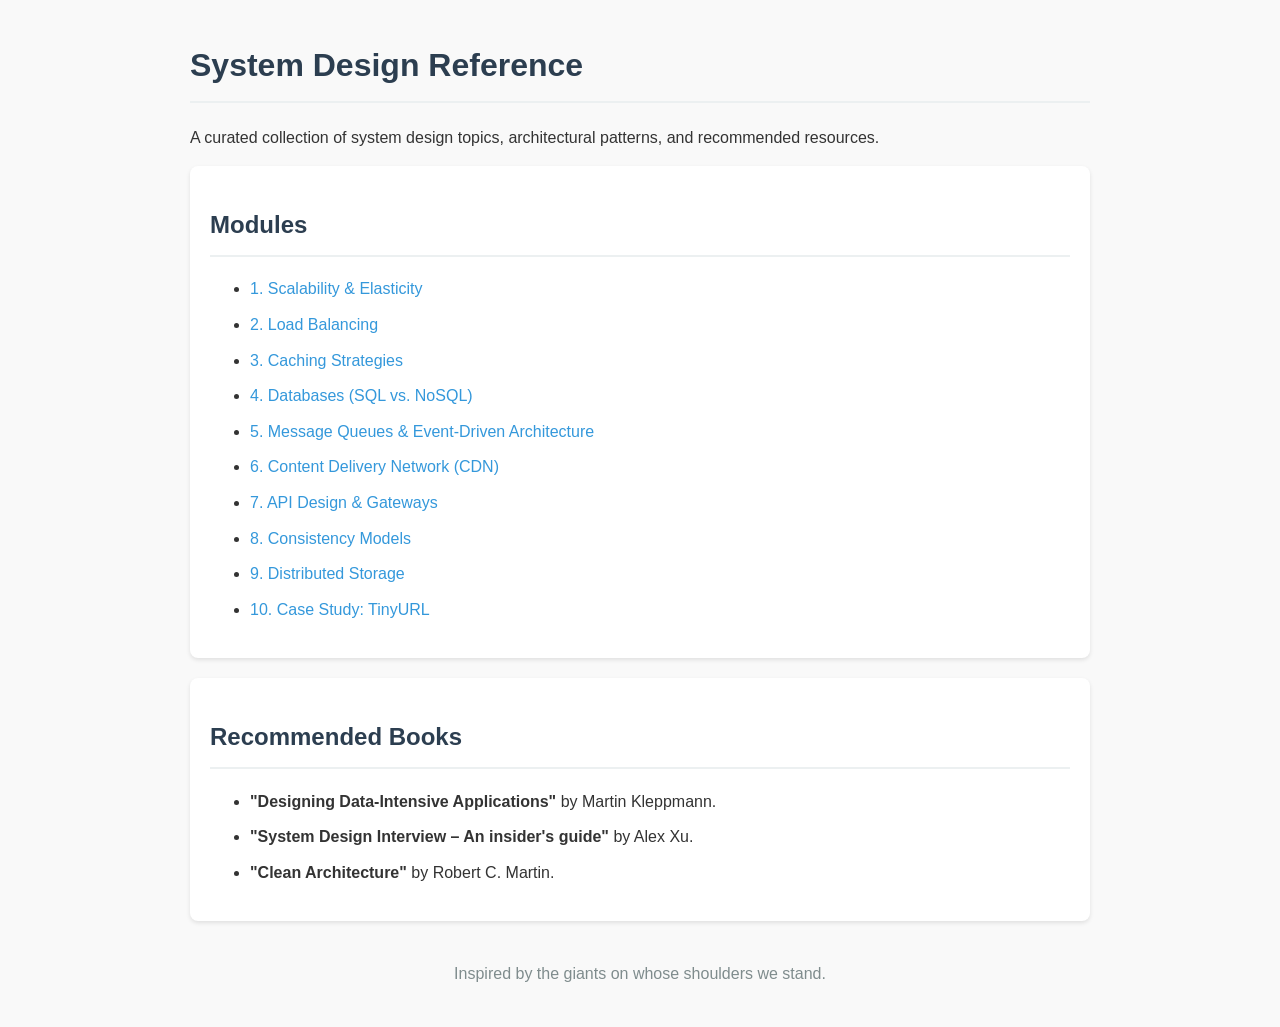
==== index.html @ abccb014 "feat: Create 10 in-depth system design modules" ====
<!DOCTYPE html>
<html lang="en">
<head>
    <meta charset="UTF-8">
    <meta name="viewport" content="width=device-width, initial-scale=1.0">
    <title>System Design Reference</title>
    <link rel="stylesheet" href="styles.css">
</head>
<body>

    <header>
        <h1>System Design Reference</h1>
        <p>A curated collection of system design topics, architectural patterns, and recommended resources.</p>
    </header>

    <div class="section" id="modules">
        <h2>Modules</h2>
        <ul class="module-list">
            <li><a href="modules/01-scalability.html">1. Scalability & Elasticity</a></li>
            <li><a href="modules/02-load-balancing.html">2. Load Balancing</a></li>
            <li><a href="modules/03-caching.html">3. Caching Strategies</a></li>
            <li><a href="modules/04-databases.html">4. Databases (SQL vs. NoSQL)</a></li>
            <li><a href="modules/05-message-queues.html">5. Message Queues & Event-Driven Architecture</a></li>
            <li><a href="modules/06-cdn.html">6. Content Delivery Network (CDN)</a></li>
            <li><a href="modules/07-api-design.html">7. API Design & Gateways</a></li>
            <li><a href="modules/08-consistency-models.html">8. Consistency Models</a></li>
            <li><a href="modules/09-distributed-storage.html">9. Distributed Storage</a></li>
            <li><a href="modules/10-case-study-tinyurl.html">10. Case Study: TinyURL</a></li>
        </ul>
    </div>

    <div class="section" id="recommended-books">
        <h2>Recommended Books</h2>
        <ul class="book-list">
            <li>
                <strong>"Designing Data-Intensive Applications"</strong> by Martin Kleppmann.
            </li>
            <li>
                <strong>"System Design Interview – An insider's guide"</strong> by Alex Xu.
            </li>
            <li>
                <strong>"Clean Architecture"</strong> by Robert C. Martin.
            </li>
        </ul>
    </div>

    <footer class="footer">
        <p>Inspired by the giants on whose shoulders we stand.</p>
    </footer>

</body>
</html>
---- styles.css ----
body {
    font-family: -apple-system, BlinkMacSystemFont, "Segoe UI", Roboto, Helvetica, Arial, sans-serif;
    line-height: 1.6;
    color: #333;
    max-width: 900px;
    margin: 40px auto;
    padding: 0 20px;
    background-color: #f9f9f9;
}

h1, h2, h3 {
    color: #2c3e50;
    border-bottom: 2px solid #ecf0f1;
    padding-bottom: 10px;
}

a {
    color: #3498db;
    text-decoration: none;
}

a:hover {
    text-decoration: underline;
}

.section {
    background: #fff;
    padding: 20px;
    margin-bottom: 20px;
    border-radius: 8px;
    box-shadow: 0 2px 4px rgba(0,0,0,0.1);
}

.book-list li, .module-list li {
    margin-bottom: 10px;
}

.footer {
    text-align: center;
    margin-top: 40px;
    color: #7f8c8d;
}

header a {
    display: inline-block;
    margin-top: 20px;
    background: #3498db;
    color: #fff;
    padding: 10px 15px;
    border-radius: 5px;
}

header a:hover {
    background: #2980b9;
    text-decoration: none;
}
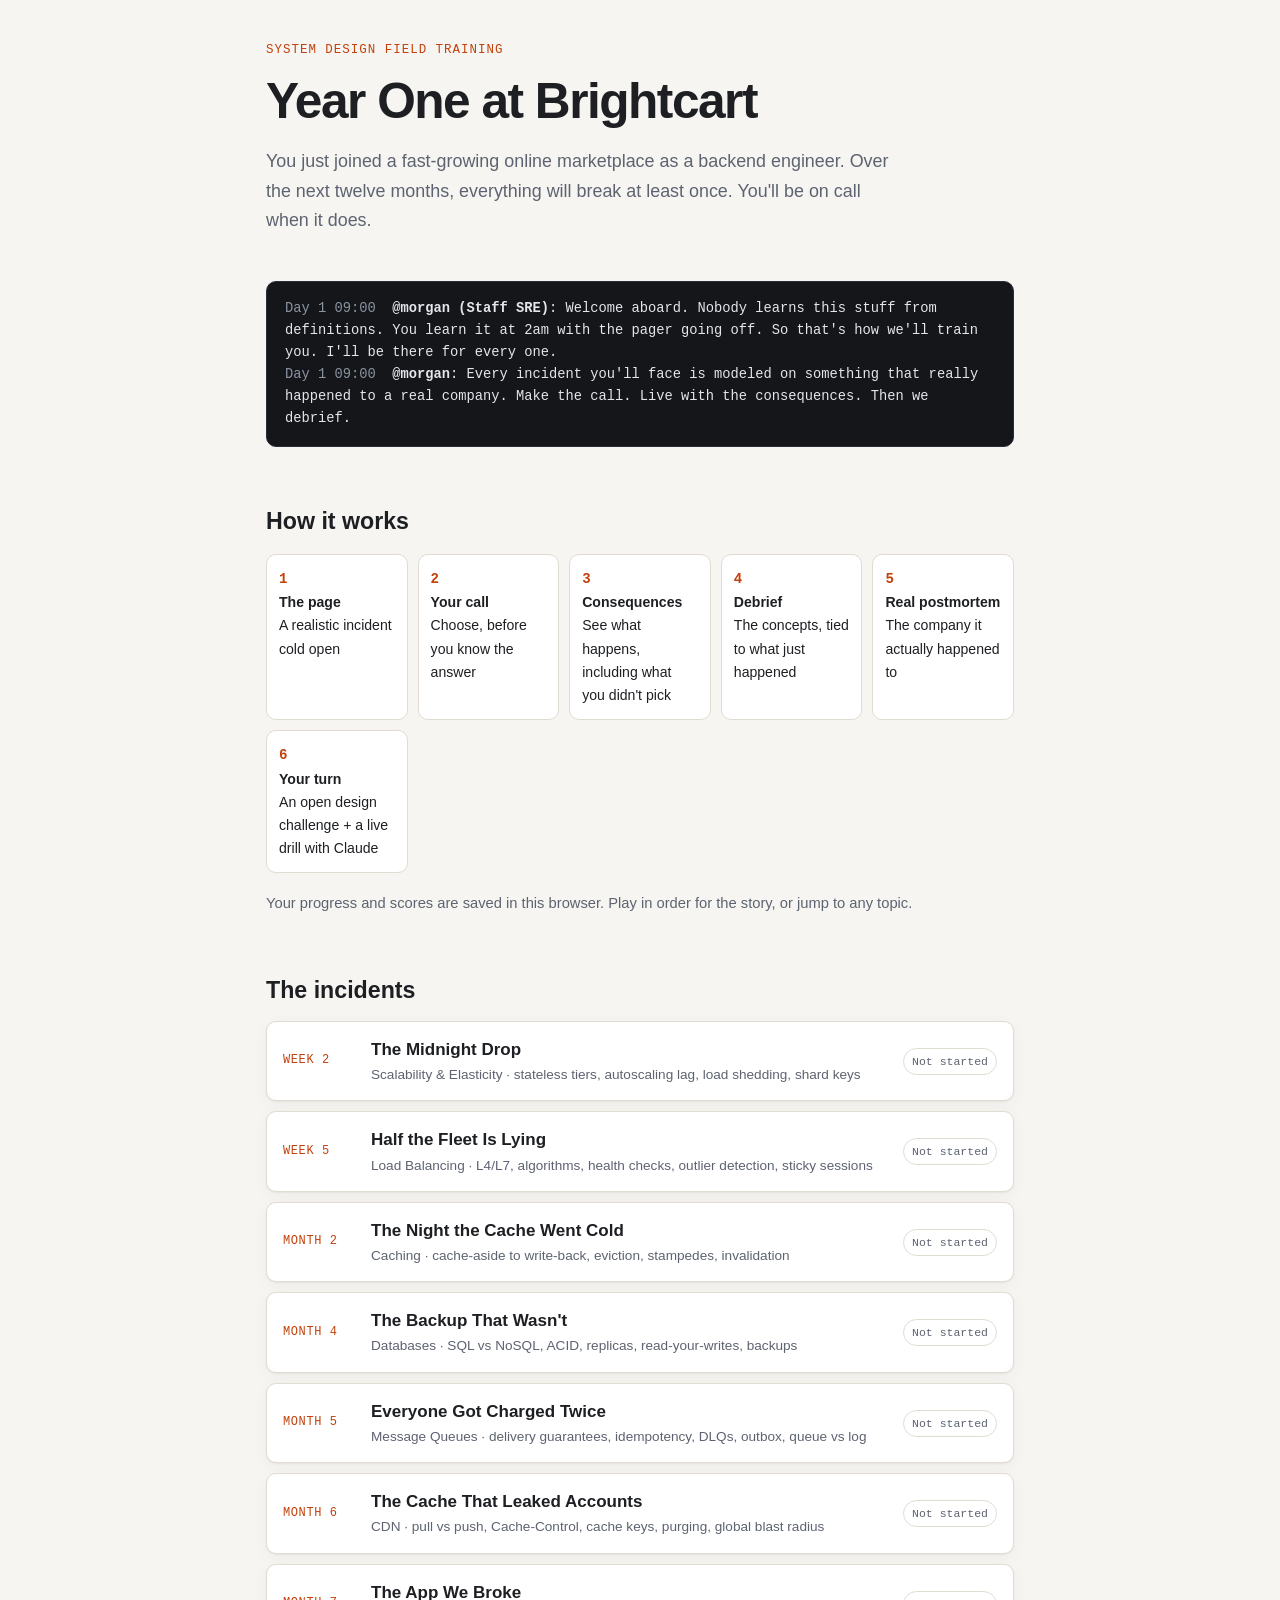
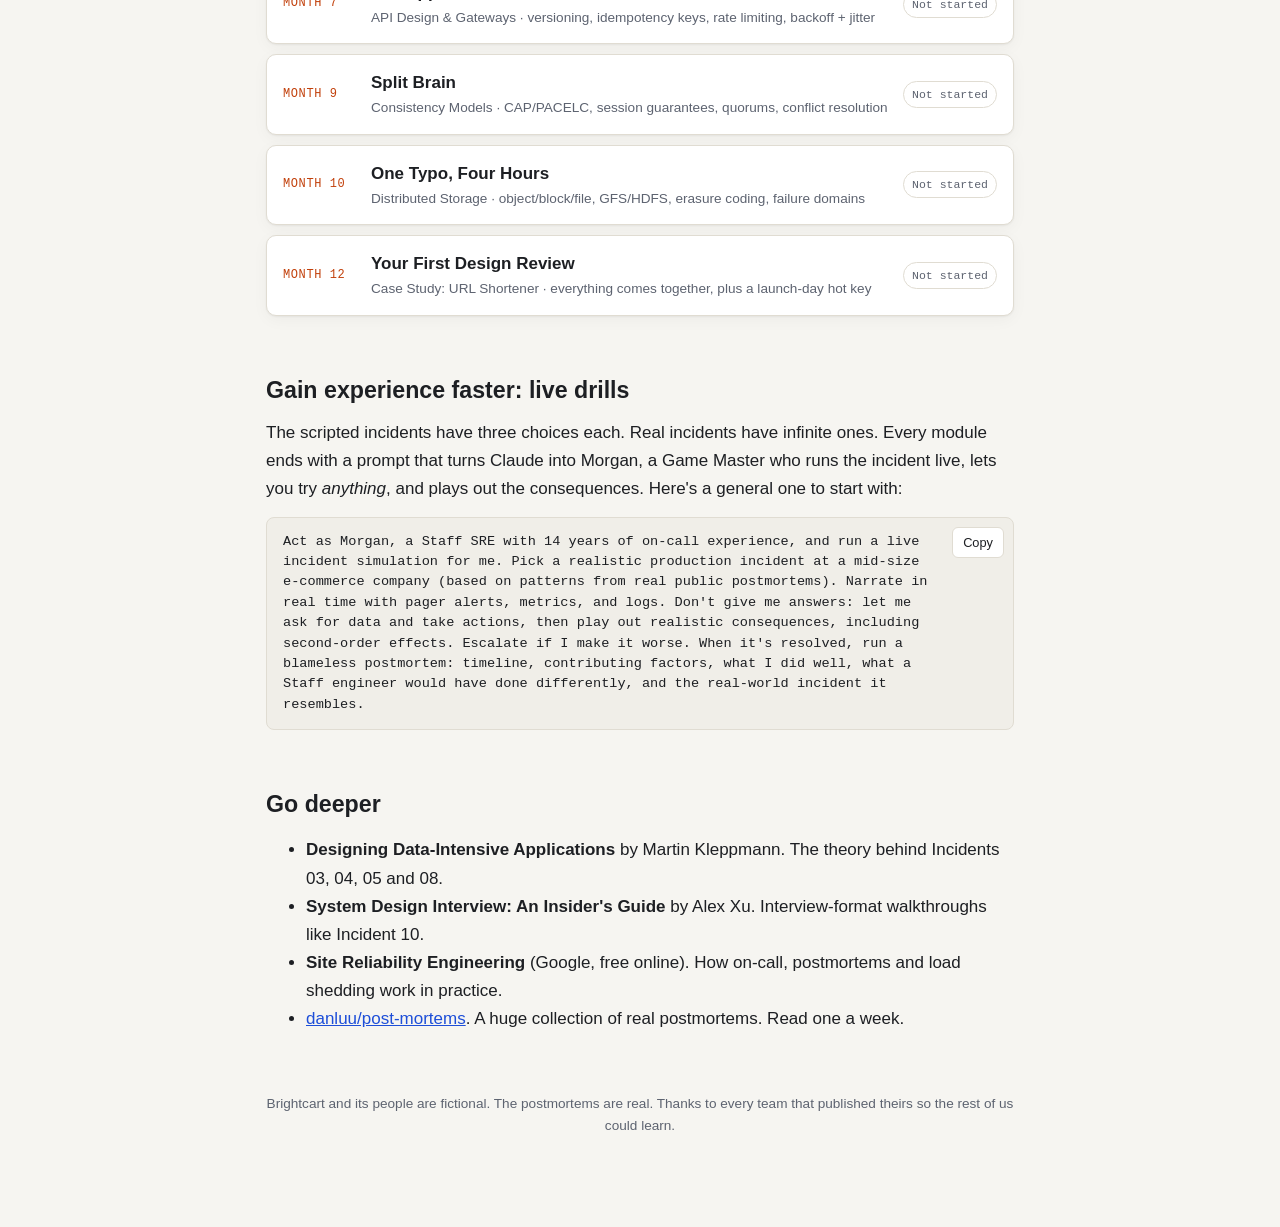
==== commit ee092f09: "feat: Rebuild modules as interactive incident campaign Replace the definition-and-bullet-list format" ====
--- a/index.html
+++ b/index.html
@@ -3,50 +3,100 @@
 <head>
     <meta charset="UTF-8">
     <meta name="viewport" content="width=device-width, initial-scale=1.0">
-    <title>System Design Reference</title>
+    <title>Year One at Brightcart — System Design Field Training</title>
+    <meta name="description" content="Learn system design by living through it: 10 interactive incidents based on real postmortems from GitHub, AWS, Facebook, GitLab, Cloudflare and more. Make the call, see the consequences, get the debrief.">
     <link rel="stylesheet" href="styles.css">
+    <script>document.documentElement.classList.add('js')</script>
+    <script defer src="assets/engine.js"></script>
 </head>
 <body>
+<div class="wrap">
 
-    <header>
-        <h1>System Design Reference</h1>
-        <p>A curated collection of system design topics, architectural patterns, and recommended resources.</p>
+    <header class="hero">
+        <p class="kicker">System Design Field Training</p>
+        <h1>Year One at Brightcart</h1>
+        <p class="lede">You just joined a fast-growing online marketplace as a backend engineer. Over the next twelve months, everything will break at least once. You'll be on call when it does.</p>
     </header>
 
-    <div class="section" id="modules">
-        <h2>Modules</h2>
-        <ul class="module-list">
-            <li><a href="modules/01-scalability.html">1. Scalability & Elasticity</a></li>
-            <li><a href="modules/02-load-balancing.html">2. Load Balancing</a></li>
-            <li><a href="modules/03-caching.html">3. Caching Strategies</a></li>
-            <li><a href="modules/04-databases.html">4. Databases (SQL vs. NoSQL)</a></li>
-            <li><a href="modules/05-message-queues.html">5. Message Queues & Event-Driven Architecture</a></li>
-            <li><a href="modules/06-cdn.html">6. Content Delivery Network (CDN)</a></li>
-            <li><a href="modules/07-api-design.html">7. API Design & Gateways</a></li>
-            <li><a href="modules/08-consistency-models.html">8. Consistency Models</a></li>
-            <li><a href="modules/09-distributed-storage.html">9. Distributed Storage</a></li>
-            <li><a href="modules/10-case-study-tinyurl.html">10. Case Study: TinyURL</a></li>
-        </ul>
+    <div class="pager">
+<div class="line"><span class="ts">Day 1 09:00</span>  <b>@morgan (Staff SRE)</b>: Welcome aboard. Nobody learns this stuff from definitions. You learn it at 2am with the pager going off. So that's how we'll train you. I'll be there for every one.</div>
+<div class="line"><span class="ts">Day 1 09:00</span>  <b>@morgan</b>: Every incident you'll face is modeled on something that really happened to a real company. Make the call. Live with the consequences. Then we debrief.</div>
     </div>
 
-    <div class="section" id="recommended-books">
-        <h2>Recommended Books</h2>
-        <ul class="book-list">
-            <li>
-                <strong>"Designing Data-Intensive Applications"</strong> by Martin Kleppmann.
-            </li>
-            <li>
-                <strong>"System Design Interview – An insider's guide"</strong> by Alex Xu.
-            </li>
-            <li>
-                <strong>"Clean Architecture"</strong> by Robert C. Martin.
-            </li>
-        </ul>
+    <h2>How it works</h2>
+    <ol class="loop">
+        <li><strong>The page</strong>A realistic incident cold open</li>
+        <li><strong>Your call</strong>Choose, before you know the answer</li>
+        <li><strong>Consequences</strong>See what happens, including what you didn't pick</li>
+        <li><strong>Debrief</strong>The concepts, tied to what just happened</li>
+        <li><strong>Real postmortem</strong>The company it actually happened to</li>
+        <li><strong>Your turn</strong>An open design challenge + a live drill with Claude</li>
+    </ol>
+    <p style="color:var(--muted);font-size:.92rem">Your progress and scores are saved in this browser. Play in order for the story, or jump to any topic.</p>
+
+    <h2>The incidents</h2>
+    <ul class="chapters">
+        <li data-chapter="01"><a href="modules/01-scalability.html">
+            <span class="when">Week 2</span>
+            <span><span class="title">The Midnight Drop</span><span class="topic">Scalability &amp; Elasticity · stateless tiers, autoscaling lag, load shedding, shard keys</span></span>
+            <span class="status">Not started</span></a></li>
+        <li data-chapter="02"><a href="modules/02-load-balancing.html">
+            <span class="when">Week 5</span>
+            <span><span class="title">Half the Fleet Is Lying</span><span class="topic">Load Balancing · L4/L7, algorithms, health checks, outlier detection, sticky sessions</span></span>
+            <span class="status">Not started</span></a></li>
+        <li data-chapter="03"><a href="modules/03-caching.html">
+            <span class="when">Month 2</span>
+            <span><span class="title">The Night the Cache Went Cold</span><span class="topic">Caching · cache-aside to write-back, eviction, stampedes, invalidation</span></span>
+            <span class="status">Not started</span></a></li>
+        <li data-chapter="04"><a href="modules/04-databases.html">
+            <span class="when">Month 4</span>
+            <span><span class="title">The Backup That Wasn't</span><span class="topic">Databases · SQL vs NoSQL, ACID, replicas, read-your-writes, backups</span></span>
+            <span class="status">Not started</span></a></li>
+        <li data-chapter="05"><a href="modules/05-message-queues.html">
+            <span class="when">Month 5</span>
+            <span><span class="title">Everyone Got Charged Twice</span><span class="topic">Message Queues · delivery guarantees, idempotency, DLQs, outbox, queue vs log</span></span>
+            <span class="status">Not started</span></a></li>
+        <li data-chapter="06"><a href="modules/06-cdn.html">
+            <span class="when">Month 6</span>
+            <span><span class="title">The Cache That Leaked Accounts</span><span class="topic">CDN · pull vs push, Cache-Control, cache keys, purging, global blast radius</span></span>
+            <span class="status">Not started</span></a></li>
+        <li data-chapter="07"><a href="modules/07-api-design.html">
+            <span class="when">Month 7</span>
+            <span><span class="title">The App We Broke</span><span class="topic">API Design &amp; Gateways · versioning, idempotency keys, rate limiting, backoff + jitter</span></span>
+            <span class="status">Not started</span></a></li>
+        <li data-chapter="08"><a href="modules/08-consistency-models.html">
+            <span class="when">Month 9</span>
+            <span><span class="title">Split Brain</span><span class="topic">Consistency Models · CAP/PACELC, session guarantees, quorums, conflict resolution</span></span>
+            <span class="status">Not started</span></a></li>
+        <li data-chapter="09"><a href="modules/09-distributed-storage.html">
+            <span class="when">Month 10</span>
+            <span><span class="title">One Typo, Four Hours</span><span class="topic">Distributed Storage · object/block/file, GFS/HDFS, erasure coding, failure domains</span></span>
+            <span class="status">Not started</span></a></li>
+        <li data-chapter="10"><a href="modules/10-case-study-tinyurl.html">
+            <span class="when">Month 12</span>
+            <span><span class="title">Your First Design Review</span><span class="topic">Case Study: URL Shortener · everything comes together, plus a launch-day hot key</span></span>
+            <span class="status">Not started</span></a></li>
+    </ul>
+
+    <h2>Gain experience faster: live drills</h2>
+    <p>The scripted incidents have three choices each. Real incidents have infinite ones. Every module ends with a prompt that turns Claude into Morgan, a Game Master who runs the incident live, lets you try <em>anything</em>, and plays out the consequences. Here's a general one to start with:</p>
+    <div class="drill">
+        <pre id="drill-general">Act as Morgan, a Staff SRE with 14 years of on-call experience, and run a live incident simulation for me. Pick a realistic production incident at a mid-size e-commerce company (based on patterns from real public postmortems). Narrate in real time with pager alerts, metrics, and logs. Don't give me answers: let me ask for data and take actions, then play out realistic consequences, including second-order effects. Escalate if I make it worse. When it's resolved, run a blameless postmortem: timeline, contributing factors, what I did well, what a Staff engineer would have done differently, and the real-world incident it resembles.</pre>
+        <button class="copy" type="button" data-copy="drill-general">Copy</button>
     </div>
 
+    <h2>Go deeper</h2>
+    <ul>
+        <li><strong>Designing Data-Intensive Applications</strong> by Martin Kleppmann. The theory behind Incidents 03, 04, 05 and 08.</li>
+        <li><strong>System Design Interview: An Insider's Guide</strong> by Alex Xu. Interview-format walkthroughs like Incident 10.</li>
+        <li><strong>Site Reliability Engineering</strong> (Google, free online). How on-call, postmortems and load shedding work in practice.</li>
+        <li><a href="https://github.com/danluu/post-mortems">danluu/post-mortems</a>. A huge collection of real postmortems. Read one a week.</li>
+    </ul>
+
     <footer class="footer">
-        <p>Inspired by the giants on whose shoulders we stand.</p>
+        <p>Brightcart and its people are fictional. The postmortems are real. Thanks to every team that published theirs so the rest of us could learn.</p>
     </footer>
 
+</div>
 </body>
-</html>+</html>
--- a/styles.css
+++ b/styles.css
@@ -1,56 +1,463 @@
+/* System Design Field Training — shared styles */
+
+:root {
+    --bg: #f6f5f1;
+    --surface: #ffffff;
+    --surface-2: #f0eee8;
+    --text: #1d1f23;
+    --muted: #5d6370;
+    --border: #e0dcd2;
+    --link: #1d4ed8;
+    --accent: #c2410c;
+    --accent-bg: #fff1e8;
+    --good: #15803d;
+    --good-bg: #ecfdf3;
+    --ok: #a16207;
+    --ok-bg: #fef9e7;
+    --bad: #b91c1c;
+    --bad-bg: #fef2f2;
+    --pager-bg: #14161a;
+    --pager-text: #e3e6eb;
+    --pager-dim: #8b93a1;
+    --shadow: 0 1px 2px rgba(20, 20, 20, .05), 0 4px 16px rgba(20, 20, 20, .04);
+    --mono: ui-monospace, SFMono-Regular, Menlo, Consolas, "Liberation Mono", monospace;
+    --sans: -apple-system, BlinkMacSystemFont, "Segoe UI", Roboto, Helvetica, Arial, sans-serif;
+    color-scheme: light;
+}
+
+@media (prefers-color-scheme: dark) {
+    :root {
+        --bg: #0f1115;
+        --surface: #171a20;
+        --surface-2: #1f232b;
+        --text: #e7e9ee;
+        --muted: #9aa3b2;
+        --border: #2b303a;
+        --link: #8ab4ff;
+        --accent: #fb923c;
+        --accent-bg: rgba(251, 146, 60, .1);
+        --good: #4ade80;
+        --good-bg: rgba(74, 222, 128, .08);
+        --ok: #facc15;
+        --ok-bg: rgba(250, 204, 21, .08);
+        --bad: #f87171;
+        --bad-bg: rgba(248, 113, 113, .08);
+        --pager-bg: #0a0b0d;
+        --shadow: none;
+        color-scheme: dark;
+    }
+}
+
+* { box-sizing: border-box; }
+
 body {
-    font-family: -apple-system, BlinkMacSystemFont, "Segoe UI", Roboto, Helvetica, Arial, sans-serif;
+    margin: 0;
+    background: var(--bg);
+    color: var(--text);
+    font-family: var(--sans);
+    font-size: 17px;
+    line-height: 1.65;
+    -webkit-font-smoothing: antialiased;
+}
+
+.wrap {
+    max-width: 780px;
+    margin: 0 auto;
+    padding: 0 16px 80px;
+}
+
+a { color: var(--link); }
+a:hover { text-decoration-thickness: 2px; }
+
+h1, h2, h3 { line-height: 1.25; text-wrap: balance; }
+h2 { font-size: 1.45rem; margin: 2.6em 0 .6em; }
+h3 { font-size: 1.12rem; margin: 1.8em 0 .4em; }
+p { margin: .7em 0; }
+code { font-family: var(--mono); font-size: .88em; background: var(--surface-2); padding: .1em .35em; border-radius: 4px; }
+pre { font-family: var(--mono); font-size: .85rem; line-height: 1.5; background: var(--surface-2); padding: 14px 16px; border-radius: 8px; overflow-x: auto; }
+hr { border: 0; border-top: 1px solid var(--border); margin: 3em 0; }
+
+/* ---- Top bar ---- */
+.topbar {
+    display: flex;
+    justify-content: space-between;
+    align-items: center;
+    gap: 12px;
+    padding: 18px 0;
+    font-size: .9rem;
+    color: var(--muted);
+}
+.topbar a { color: var(--muted); text-decoration: none; }
+.topbar a:hover { color: var(--text); }
+
+/* ---- Headers ---- */
+.mod-header { padding: 24px 0 8px; }
+.kicker {
+    font-family: var(--mono);
+    font-size: .78rem;
+    letter-spacing: .08em;
+    text-transform: uppercase;
+    color: var(--accent);
+    margin: 0;
+}
+.mod-header h1 { font-size: clamp(1.9rem, 5vw, 2.6rem); margin: .25em 0 .3em; letter-spacing: -.02em; }
+.meta { display: flex; flex-wrap: wrap; gap: 6px 16px; color: var(--muted); font-size: .9rem; margin: 0; padding: 0; list-style: none; }
+.meta li::before { content: "\25B8\00a0"; color: var(--accent); }
+
+/* ---- Pager / terminal ---- */
+.pager {
+    background: var(--pager-bg);
+    color: var(--pager-text);
+    font-family: var(--mono);
+    font-size: .86rem;
     line-height: 1.6;
-    color: #333;
-    max-width: 900px;
-    margin: 40px auto;
-    padding: 0 20px;
-    background-color: #f9f9f9;
-}
-
-h1, h2, h3 {
-    color: #2c3e50;
-    border-bottom: 2px solid #ecf0f1;
-    padding-bottom: 10px;
-}
-
-a {
-    color: #3498db;
+    border-radius: 10px;
+    padding: 16px 18px;
+    margin: 24px 0;
+    overflow-x: auto;
+    border: 1px solid #2a2e36;
+}
+.pager .line { white-space: pre-wrap; }
+.pager .ts { color: var(--pager-dim); }
+.pager .sev {
+    display: inline-block;
+    background: #dc2626;
+    color: #fff;
+    font-weight: 700;
+    padding: 0 6px;
+    border-radius: 3px;
+    margin-right: 6px;
+    animation: blink 1.4s steps(1) 3;
+}
+.pager .warn { color: #fbbf24; }
+.pager .err { color: #f87171; }
+.pager .okc { color: #4ade80; }
+@keyframes blink { 50% { opacity: .35; } }
+@media (prefers-reduced-motion: reduce) { .pager .sev { animation: none; } }
+
+/* ---- Mentor ---- */
+.mentor {
+    display: grid;
+    grid-template-columns: 40px 1fr;
+    gap: 14px;
+    background: var(--surface);
+    border: 1px solid var(--border);
+    border-radius: 10px;
+    padding: 14px 16px;
+    margin: 22px 0;
+    box-shadow: var(--shadow);
+}
+.mentor .avatar {
+    width: 40px; height: 40px;
+    border-radius: 50%;
+    background: var(--accent);
+    color: #fff;
+    display: grid; place-items: center;
+    font-weight: 700;
+    font-family: var(--mono);
+}
+.mentor .who { font-size: .8rem; color: var(--muted); margin: 0 0 2px; font-family: var(--mono); }
+.mentor p:last-child { margin-bottom: 0; }
+.mentor p { margin-top: 0; }
+
+/* ---- Decisions ---- */
+.decision {
+    background: var(--surface);
+    border: 1px solid var(--border);
+    border-left: 4px solid var(--accent);
+    border-radius: 10px;
+    padding: 18px 18px 14px;
+    margin: 28px 0;
+    box-shadow: var(--shadow);
+}
+.decision h3 { margin: 0 0 .3em; }
+.decision .label {
+    font-family: var(--mono);
+    font-size: .75rem;
+    letter-spacing: .08em;
+    text-transform: uppercase;
+    color: var(--accent);
+}
+.choice { margin: 10px 0; }
+.choice > button:first-child {
+    display: flex;
+    gap: 12px;
+    align-items: flex-start;
+    width: 100%;
+    text-align: left;
+    font: inherit;
+    font-size: .97rem;
+    color: var(--text);
+    background: var(--surface-2);
+    border: 1px solid var(--border);
+    border-radius: 8px;
+    padding: 12px 14px;
+    cursor: pointer;
+    transition: border-color .15s, transform .05s;
+}
+.choice > button:first-child:hover:not(:disabled) { border-color: var(--accent); }
+.choice > button:first-child:active:not(:disabled) { transform: translateY(1px); }
+.choice > button:first-child:focus-visible { outline: 2px solid var(--link); outline-offset: 2px; }
+.choice > button:first-child:disabled { cursor: default; }
+.opt {
+    flex: none;
+    font-family: var(--mono);
+    font-weight: 700;
+    width: 24px; height: 24px;
+    border-radius: 5px;
+    display: grid; place-items: center;
+    background: var(--surface);
+    border: 1px solid var(--border);
+    font-size: .8rem;
+}
+.choice.other > button:first-child { opacity: .6; }
+.choice.chosen.v-good > button:first-child { border-color: var(--good); }
+.choice.chosen.v-ok > button:first-child { border-color: var(--ok); }
+.choice.chosen.v-bad > button:first-child { border-color: var(--bad); }
+.choice.chosen .opt { color: #fff; border: 0; }
+.choice.chosen.v-good .opt { background: var(--good); }
+.choice.chosen.v-ok .opt { background: var(--ok); }
+.choice.chosen.v-bad .opt { background: var(--bad); }
+
+.whatif {
+    font: inherit;
+    font-size: .82rem;
+    color: var(--link);
+    background: none;
+    border: 0;
+    padding: 4px 2px;
+    cursor: pointer;
+    text-decoration: underline;
+    text-underline-offset: 2px;
+}
+
+.outcome {
+    margin: 8px 0 4px;
+    padding: 12px 16px;
+    border-radius: 8px;
+    font-size: .95rem;
+}
+.outcome::before {
+    display: block;
+    font-family: var(--mono);
+    font-size: .78rem;
+    font-weight: 700;
+    letter-spacing: .04em;
+    text-transform: uppercase;
+    margin-bottom: 4px;
+}
+.v-good .outcome { background: var(--good-bg); border-left: 3px solid var(--good); }
+.v-ok .outcome { background: var(--ok-bg); border-left: 3px solid var(--ok); }
+.v-bad .outcome { background: var(--bad-bg); border-left: 3px solid var(--bad); }
+.v-good .outcome::before { content: "\2713  Good call"; color: var(--good); }
+.v-ok .outcome::before { content: "\25D0  Survivable \2014  at a cost"; color: var(--ok); }
+.v-bad .outcome::before { content: "\2717  This made it worse"; color: var(--bad); }
+.outcome p:first-child { margin-top: 0; }
+.outcome p:last-child { margin-bottom: 0; }
+
+.js .decision:not(.answered)::after {
+    content: "\1F512  Make your call to see what happens next.";
+    display: block;
+    margin-top: 10px;
+    font-size: .85rem;
+    color: var(--muted);
+}
+.js .gated:not(.unlocked) { display: none; }
+.gated.unlocked { animation: rise .35s ease-out; }
+@keyframes rise { from { opacity: 0; transform: translateY(6px); } }
+@media (prefers-reduced-motion: reduce) { .gated.unlocked { animation: none; } }
+
+/* ---- Debrief ---- */
+.section-tag {
+    font-family: var(--mono);
+    font-size: .75rem;
+    letter-spacing: .08em;
+    text-transform: uppercase;
+    color: var(--muted);
+    margin: 3em 0 0;
+    padding-top: 1.4em;
+    border-top: 1px solid var(--border);
+}
+.section-tag + h2 { margin-top: .25em; }
+
+.card {
+    background: var(--surface);
+    border: 1px solid var(--border);
+    border-radius: 10px;
+    padding: 16px 18px;
+    margin: 16px 0;
+    box-shadow: var(--shadow);
+}
+.card h3 { margin-top: 0; }
+.card > :last-child { margin-bottom: 0; }
+
+.table-wrap { overflow-x: auto; margin: 16px 0; border: 1px solid var(--border); border-radius: 10px; background: var(--surface); }
+table { border-collapse: collapse; width: 100%; font-size: .9rem; }
+th, td { text-align: left; padding: 10px 12px; border-bottom: 1px solid var(--border); vertical-align: top; }
+th { background: var(--surface-2); font-weight: 600; white-space: nowrap; }
+tr:last-child td { border-bottom: 0; }
+
+/* ---- Postmortems ---- */
+.postmortem {
+    background: var(--surface);
+    border: 1px solid var(--border);
+    border-radius: 10px;
+    margin: 18px 0;
+    overflow: hidden;
+    box-shadow: var(--shadow);
+}
+.postmortem .pm-head {
+    display: flex;
+    flex-wrap: wrap;
+    justify-content: space-between;
+    gap: 4px 12px;
+    background: var(--pager-bg);
+    color: var(--pager-text);
+    font-family: var(--mono);
+    font-size: .8rem;
+    padding: 10px 16px;
+}
+.postmortem .pm-head .dur { color: #fbbf24; }
+.postmortem .pm-body { padding: 4px 18px 16px; }
+.postmortem h3 { margin-top: .8em; }
+.lesson {
+    background: var(--accent-bg);
+    border-radius: 8px;
+    padding: 10px 14px;
+    margin: 12px 0 8px;
+    font-size: .95rem;
+}
+.lesson strong { color: var(--accent); }
+.source { font-size: .82rem; color: var(--muted); margin-bottom: 0; }
+
+/* ---- Rules of thumb ---- */
+ol.rules { counter-reset: r; list-style: none; padding: 0; }
+ol.rules li {
+    counter-increment: r;
+    position: relative;
+    padding: 10px 0 10px 44px;
+    border-bottom: 1px dashed var(--border);
+}
+ol.rules li::before {
+    content: counter(r, decimal-leading-zero);
+    position: absolute;
+    left: 0; top: 10px;
+    font-family: var(--mono);
+    font-weight: 700;
+    color: var(--accent);
+}
+
+/* ---- Challenge & drill ---- */
+details {
+    background: var(--surface);
+    border: 1px solid var(--border);
+    border-radius: 10px;
+    padding: 12px 16px;
+    margin: 12px 0;
+}
+details summary { cursor: pointer; font-weight: 600; }
+details[open] summary { margin-bottom: 8px; }
+
+.drill { position: relative; }
+.drill pre { white-space: pre-wrap; padding-right: 80px; border: 1px solid var(--border); }
+.copy {
+    position: absolute;
+    top: 10px; right: 10px;
+    font: inherit;
+    font-size: .8rem;
+    background: var(--surface);
+    color: var(--text);
+    border: 1px solid var(--border);
+    border-radius: 6px;
+    padding: 4px 10px;
+    cursor: pointer;
+}
+.copy:hover { border-color: var(--accent); }
+
+/* ---- Scoreboard & nav ---- */
+.scoreboard {
+    background: var(--pager-bg);
+    color: var(--pager-text);
+    border-radius: 10px;
+    padding: 18px;
+    margin: 32px 0;
+}
+.scoreboard h3 { margin: 0 0 6px; font-family: var(--mono); font-size: .85rem; letter-spacing: .08em; text-transform: uppercase; color: #fbbf24; }
+.scoreboard [data-score] strong { font-family: var(--mono); font-size: 1.3rem; margin-right: 6px; }
+.scoreboard button {
+    margin-top: 10px;
+    font: inherit;
+    font-size: .85rem;
+    background: transparent;
+    color: var(--pager-text);
+    border: 1px solid #3a404c;
+    border-radius: 6px;
+    padding: 5px 12px;
+    cursor: pointer;
+}
+
+.modnav { display: grid; grid-template-columns: 1fr 1fr; gap: 12px; margin-top: 32px; }
+.modnav a {
+    display: block;
+    background: var(--surface);
+    border: 1px solid var(--border);
+    border-radius: 10px;
+    padding: 12px 14px;
     text-decoration: none;
-}
-
-a:hover {
-    text-decoration: underline;
-}
-
-.section {
-    background: #fff;
-    padding: 20px;
-    margin-bottom: 20px;
-    border-radius: 8px;
-    box-shadow: 0 2px 4px rgba(0,0,0,0.1);
-}
-
-.book-list li, .module-list li {
-    margin-bottom: 10px;
-}
-
-.footer {
-    text-align: center;
-    margin-top: 40px;
-    color: #7f8c8d;
-}
-
-header a {
-    display: inline-block;
-    margin-top: 20px;
-    background: #3498db;
-    color: #fff;
-    padding: 10px 15px;
-    border-radius: 5px;
-}
-
-header a:hover {
-    background: #2980b9;
+    color: var(--text);
+    font-size: .92rem;
+}
+.modnav a:hover { border-color: var(--accent); }
+.modnav small { display: block; color: var(--muted); font-family: var(--mono); font-size: .72rem; text-transform: uppercase; letter-spacing: .06em; }
+.modnav .next { text-align: right; grid-column: 2; }
+
+/* ---- Index ---- */
+.hero { padding: 40px 0 8px; }
+.hero h1 { font-size: clamp(2.1rem, 6vw, 3.1rem); letter-spacing: -.03em; margin: .2em 0 .3em; }
+.hero .lede { font-size: 1.12rem; color: var(--muted); max-width: 640px; }
+
+.loop { display: grid; grid-template-columns: repeat(auto-fit, minmax(140px, 1fr)); gap: 10px; margin: 18px 0; padding: 0; list-style: none; counter-reset: s; }
+.loop li { counter-increment: s; background: var(--surface); border: 1px solid var(--border); border-radius: 10px; padding: 12px; font-size: .88rem; }
+.loop li strong { display: block; }
+.loop li::before { content: counter(s); font-family: var(--mono); color: var(--accent); font-weight: 700; }
+
+.chapters { list-style: none; padding: 0; margin: 16px 0; position: relative; }
+.chapters li { margin: 0 0 10px; }
+.chapters a {
+    display: grid;
+    grid-template-columns: 74px 1fr auto;
+    gap: 4px 14px;
+    align-items: center;
+    background: var(--surface);
+    border: 1px solid var(--border);
+    border-radius: 10px;
+    padding: 14px 16px;
     text-decoration: none;
-}
+    color: var(--text);
+    box-shadow: var(--shadow);
+}
+.chapters a:hover { border-color: var(--accent); }
+.chapters .when { font-family: var(--mono); font-size: .75rem; color: var(--accent); text-transform: uppercase; letter-spacing: .05em; }
+.chapters .title { font-weight: 600; display: block; }
+.chapters .topic { font-size: .85rem; color: var(--muted); display: block; }
+.status {
+    font-family: var(--mono);
+    font-size: .72rem;
+    padding: 3px 8px;
+    border-radius: 99px;
+    border: 1px solid var(--border);
+    color: var(--muted);
+    white-space: nowrap;
+}
+.status.active { color: var(--ok); border-color: var(--ok); }
+.status.done { color: var(--good); border-color: var(--good); }
+
+@media (max-width: 560px) {
+    body { font-size: 16px; }
+    .chapters a { grid-template-columns: 1fr auto; }
+    .chapters .when { grid-column: 1 / -1; }
+    .modnav { grid-template-columns: 1fr; }
+    .modnav .next { grid-column: 1; }
+}
+
+.footer { text-align: center; color: var(--muted); font-size: .85rem; margin-top: 60px; }
